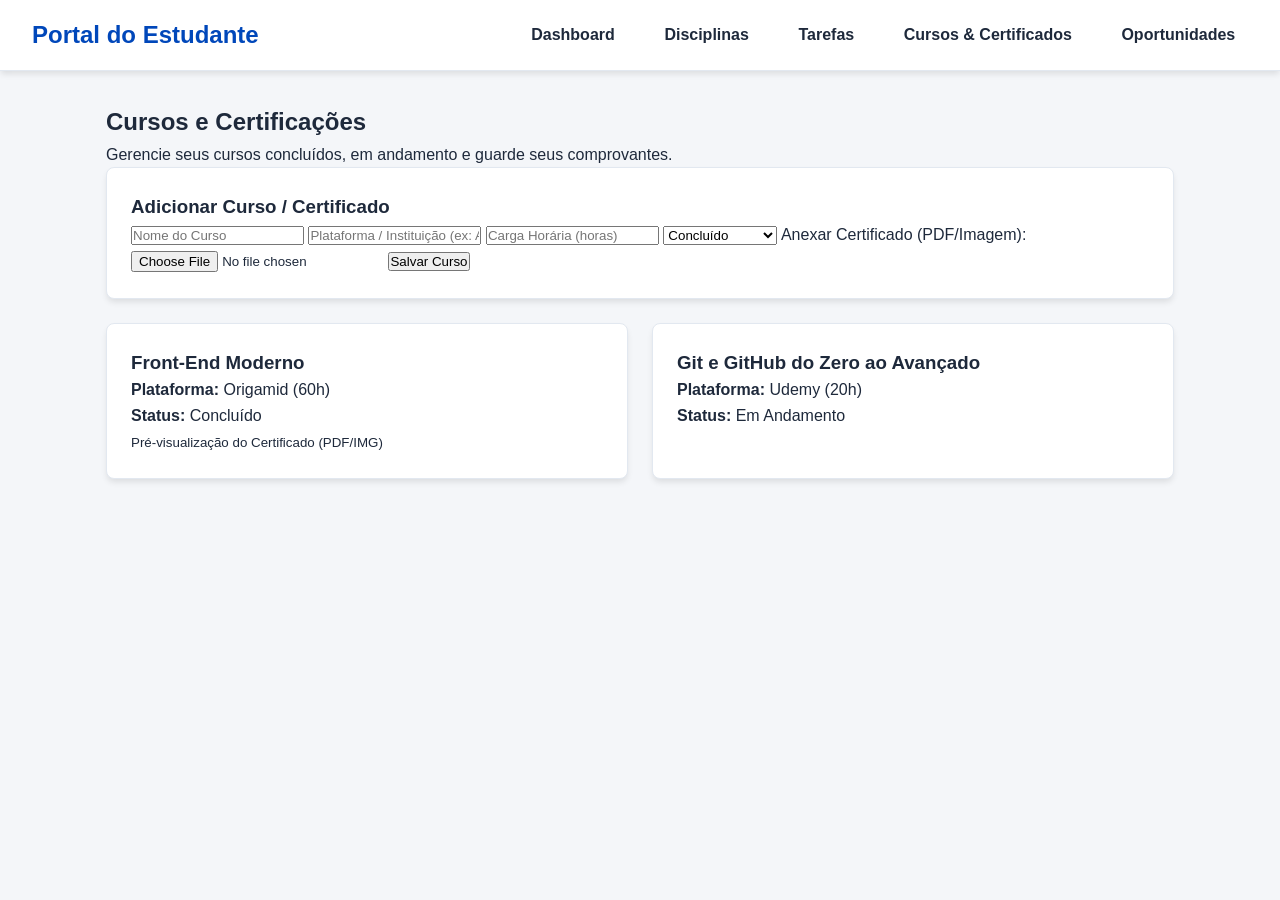
==== cursos.html @ 3a9dfd55 "feat: incrementação de oportunidades e cursos" ====
<!DOCTYPE html>
<html lang="pt-BR">
<head>
    <meta charset="UTF-8">
    <meta name="viewport" content="width=device-width, initial-scale=1.0">
    <title>Portal do Estudante - Cursos & Certificados</title>
    <link rel="stylesheet" href="css/style.css">
</head>
<body>

<header>
    <h1>Portal do Estudante</h1>
    <nav>
        <ul>
            <li><a href="index.html">Dashboard</a></li>
            <li><a href="disciplinas.html">Disciplinas</a></li>
            <li><a href="tarefas.html">Tarefas</a></li>
            <li><a href="cursos.html">Cursos & Certificados</a></li>
            <li><a href="oportunidades.html">Oportunidades</a></li>
        </ul>
    </nav>
</header>

<main>
    <section>
        <h2>Cursos e Certificações</h2>
        <p>Gerencie seus cursos concluídos, em andamento e guarde seus comprovantes.</p>
    </section>

    <!-- Formulário de Cadastro de Novo Curso -->
    <section class="card">
        <h3>Adicionar Curso / Certificado</h3>
        <form id="form-curso">
            <input type="text" placeholder="Nome do Curso" required>
            <input type="text" placeholder="Plataforma / Instituição (ex: Alura, Udemy)" required>
            <input type="number" placeholder="Carga Horária (horas)" required>

            <select id="status-curso">
                <option value="concluido">Concluído</option>
                <option value="em-andamento">Em Andamento</option>
                <option value="pretendido">Pretendo Fazer</option>
            </select>

            <label for="upload-certificado">Anexar Certificado (PDF/Imagem):</label>
            <input type="file" id="upload-certificado" accept="image/*,.pdf">

            <button type="submit">Salvar Curso</button>
        </form>
    </section>

    <!-- Grade de Certificados Concluídos -->
    <section class="dashboard-resumo">
        <article class="card">
            <h3>Front-End Moderno</h3>
            <p><strong>Plataforma:</strong> Origamid (60h)</p>
            <p><strong>Status:</strong> Concluído</p>
            <div class="miniantiura-certificado">
                <small>Pré-visualização do Certificado (PDF/IMG)</small>
            </div>
        </article>

        <article class="card">
            <h3>Git e GitHub do Zero ao Avançado</h3>
            <p><strong>Plataforma:</strong> Udemy (20h)</p>
            <p><strong>Status:</strong> Em Andamento</p>
        </article>
    </section>
</main>

<script src="js/script.js"></script>
</body>
</html>
---- css/style.css ----
/* ==========================================================================
   1. VARIÁVEIS DE TEMA (Design Tokens)
   ========================================================================== */
:root {
    /* Tema Padrão (FICR) */
    --primary-color: #0047ba;
    --primary-hover: #003388;
    --bg-color: #f4f6f9;
    --card-bg: #ffffff;
    --text-color: #1e293b;
    --text-muted: #64748b;
    --border-color: #e2e8f0;
    --shadow: 0 4px 6px -1px rgba(0, 0, 0, 0.1);
}

/* Tema Secundário (Porto Digital) */
[data-theme="porto-digital"] {
    --primary-color: #e6007e;
    --primary-hover: #b30062;
    --bg-color: #121214;
    --card-bg: #202024;
    --text-color: #e1e1e6;
    --text-muted: #a8a8b3;
    --border-color: #323238;
    --shadow: 0 4px 12px rgba(0, 0, 0, 0.5);
}

/* ==========================================================================
   2. RESET E ESTILOS GLOBAIS
   ========================================================================== */
* {
    margin: 0;
    padding: 0;
    box-sizing: border-box;
}

body {
    font-family: 'Segoe UI', Tahoma, Geneva, Verdana, sans-serif;
    background-color: var(--bg-color);
    color: var(--text-color);
    line-height: 1.6;
    transition: background-color 0.3s ease, color 0.3s ease;
}

main {
    max-width: 1100px;
    margin: 2rem auto;
    padding: 0 1rem;
}

/* ==========================================================================
   3. CABEÇALHO E NAVEGAÇÃO
   ========================================================================== */
header {
    background-color: var(--card-bg);
    border-bottom: 1px solid var(--border-color);
    padding: 1rem 2rem;
    display: flex;
    justify-content: space-between;
    align-items: center;
    box-shadow: var(--shadow);
}

header h1 {
    font-size: 1.5rem;
    color: var(--primary-color);
}

nav ul {
    display: flex;
    list-style: none;
    gap: 1.5rem;
}

nav a {
    text-decoration: none;
    color: var(--text-color);
    font-weight: 600;
    padding: 0.5rem 0.8rem;
    border-radius: 6px;
    transition: background-color 0.2s, color 0.2s;
}

nav a:hover {
    background-color: var(--primary-color);
    color: #ffffff;
}

/* ==========================================================================
   4. ESTRUTURA DOS CARDS E TABELAS
   ========================================================================== */
.dashboard-resumo {
    display: grid;
    grid-template-columns: repeat(auto-fit, minmax(300px, 1fr));
    gap: 1.5rem;
    margin-top: 1.5rem;
}

.card {
    background-color: var(--card-bg);
    border: 1px solid var(--border-color);
    border-radius: 8px;
    padding: 1.5rem;
    box-shadow: var(--shadow);
}

.valor-destaque {
    font-size: 2.5rem;
    font-weight: bold;
    color: var(--primary-color);
    margin: 0.5rem 0;
}

table {
    width: 100%;
    border-collapse: collapse;
    background-color: var(--card-bg);
    margin-top: 1.5rem;
    border-radius: 8px;
    overflow: hidden;
    box-shadow: var(--shadow);
}

th, td {
    padding: 0.75rem 1rem;
    text-align: left;
    border-bottom: 1px solid var(--border-color);
}

th {
    background-color: var(--primary-color);
    color: #ffffff;
    font-weight: 600;
}

tr:hover {
    background-color: rgba(0, 0, 0, 0.02);
}
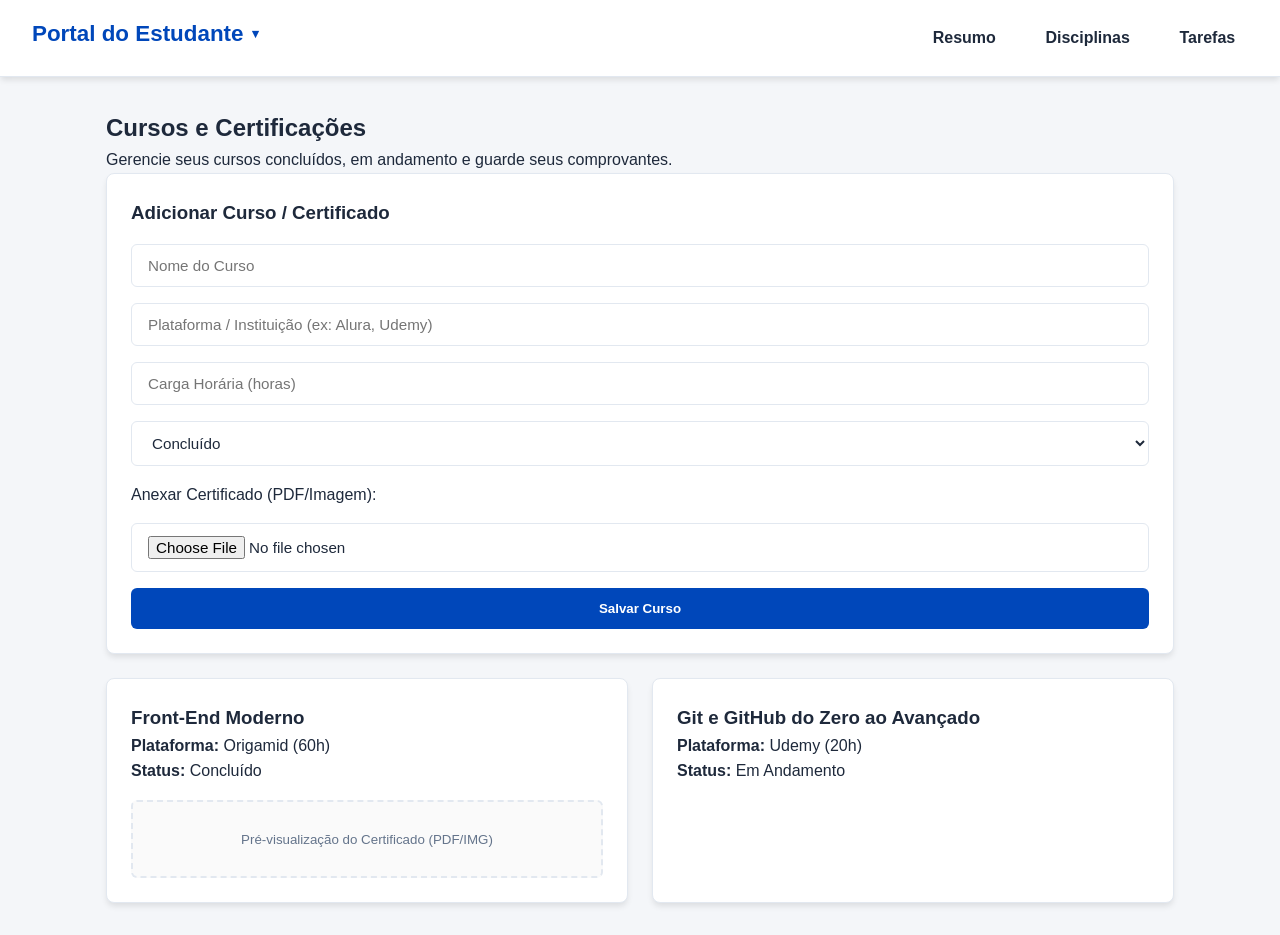
==== commit 7ad10786: "fix: padroniza cabecalho pop-up e cria temas unicos para todos os modulos" ====
--- a/cursos.html
+++ b/cursos.html
@@ -9,14 +9,34 @@
 <body>
 
 <header>
-    <h1>Portal do Estudante</h1>
+    <div class="brand-container">
+        <h1 class="brand-title">Portal do Estudante <span class="arrow">▾</span></h1>
+
+        <div class="brand-dropdown">
+            <a href="index.html" class="dropdown-item" data-set-theme="ficr">
+                <strong>Portal do Estudante (FICR)</strong>
+                <small>Resumo, Disciplinas e Tarefas</small>
+            </a>
+            <a href="index.html" class="dropdown-item" data-set-theme="porto-digital">
+                <strong>Embarque Digital / Porto Digital</strong>
+                <small>Projetos e Modos de Trabalho</small>
+            </a>
+            <a href="cursos.html" class="dropdown-item" data-set-theme="cursos">
+                <strong>Cursos & Certificados</strong>
+                <small>Gestão de Aprendizado Extra</small>
+            </a>
+            <a href="oportunidades.html" class="dropdown-item" data-set-theme="oportunidades">
+                <strong>Oportunidades</strong>
+                <small>Mapeamento de Vagas e Estágios</small>
+            </a>
+        </div>
+    </div>
+
     <nav>
         <ul>
-            <li><a href="index.html">Dashboard</a></li>
+            <li><a href="index.html">Resumo</a></li>
             <li><a href="disciplinas.html">Disciplinas</a></li>
             <li><a href="tarefas.html">Tarefas</a></li>
-            <li><a href="cursos.html">Cursos & Certificados</a></li>
-            <li><a href="oportunidades.html">Oportunidades</a></li>
         </ul>
     </nav>
 </header>
--- a/css/style.css
+++ b/css/style.css
@@ -135,4 +135,210 @@
 
 tr:hover {
     background-color: rgba(0, 0, 0, 0.02);
+}
+/* ==========================================================================
+   5. FORMULÁRIOS E CONTROLES DE ENTRADA
+   ========================================================================== */
+form {
+    display: flex;
+    flex-direction: column;
+    gap: 1rem;
+    margin-top: 1rem;
+}
+
+.filtro-container {
+    display: flex;
+    align-items: center;
+    gap: 0.75rem;
+    margin-bottom: 1rem;
+}
+
+input[type="text"],
+input[type="number"],
+input[type="url"],
+input[type="file"],
+select {
+    width: 100%;
+    padding: 0.75rem 1rem;
+    border: 1px solid var(--border-color);
+    border-radius: 6px;
+    font-size: 0.95rem;
+    background-color: var(--card-bg);
+    color: var(--text-color);
+    outline: none;
+    transition: border-color 0.2s ease;
+}
+
+input:focus,
+select:focus {
+    border-color: var(--primary-color);
+}
+
+button[type="submit"],
+.btn-primary {
+    background-color: var(--primary-color);
+    color: #ffffff;
+    font-weight: 600;
+    padding: 0.8rem 1.2rem;
+    border: none;
+    border-radius: 6px;
+    cursor: pointer;
+    transition: background-color 0.2s ease, transform 0.1s ease;
+}
+
+button[type="submit"]:hover,
+.btn-primary:hover {
+    background-color: var(--primary-hover);
+}
+
+button[type="submit"]:active {
+    transform: scale(0.98);
+}
+
+/* ==========================================================================
+   6. BADGES DE STATUS E PREVIEW DE CERTIFICADOS
+   ========================================================================== */
+.badge {
+    display: inline-block;
+    padding: 0.25rem 0.75rem;
+    border-radius: 20px;
+    font-size: 0.85rem;
+    font-weight: 600;
+}
+
+.badge-pendente {
+    background-color: #fef3c7;
+    color: #92400e;
+}
+
+.badge-andamento {
+    background-color: #dbeafe;
+    color: #1e40af;
+}
+
+.badge-concluido {
+    background-color: #dcfce7;
+    color: #166534;
+}
+
+.miniantiura-certificado {
+    margin-top: 1rem;
+    padding: 1.5rem;
+    border: 2px dashed var(--border-color);
+    border-radius: 6px;
+    text-align: center;
+    background-color: rgba(0, 0, 0, 0.02);
+    color: var(--text-muted);
+}
+/* ==========================================================================
+   7. NAVEGAÇÃO MULTI-SISTEMA (BRAND DROPDOWN "BOLHA")
+   ========================================================================== */
+.brand-container {
+    position: relative;
+    display: inline-block;
+    cursor: pointer;
+    padding-bottom: 0.5rem;
+}
+
+.brand-title {
+    font-size: 1.4rem;
+    font-weight: 700;
+    color: var(--primary-color);
+    display: flex;
+    align-items: center;
+    gap: 0.5rem;
+    user-select: none;
+}
+
+.brand-title .arrow {
+    font-size: 0.8rem;
+    transition: transform 0.3s ease;
+}
+
+.brand-container:hover .arrow {
+    transform: rotate(180deg);
+}
+
+/* Pop-up em formato de bolha flutuante */
+.brand-dropdown {
+    display: none;
+    position: absolute;
+    top: 100%;
+    left: 0;
+    width: 280px;
+    background-color: var(--card-bg);
+    border: 1px solid var(--border-color);
+    border-radius: 12px;
+    box-shadow: 0 10px 30px rgba(0, 0, 0, 0.15);
+    padding: 0.6rem;
+    z-index: 1000;
+    animation: popupFade 0.2s ease-in-out;
+}
+
+.brand-container:hover .brand-dropdown {
+    display: block;
+}
+
+.dropdown-item {
+    display: flex;
+    flex-direction: column;
+    padding: 0.75rem 1rem;
+    text-decoration: none;
+    color: var(--text-color);
+    border-radius: 8px;
+    transition: background-color 0.2s ease, color 0.2s ease;
+}
+
+.dropdown-item:hover {
+    background-color: rgba(0, 0, 0, 0.05);
+    color: var(--primary-color);
+}
+
+.dropdown-item.active {
+    background-color: var(--primary-color);
+    color: #ffffff;
+}
+
+.dropdown-item.active small {
+    color: rgba(255, 255, 255, 0.8);
+}
+
+.dropdown-item small {
+    font-size: 0.75rem;
+    color: var(--text-muted);
+    margin-top: 2px;
+}
+
+@keyframes popupFade {
+    from {
+        opacity: 0;
+        transform: translateY(-8px);
+    }
+    to {
+        opacity: 1;
+        transform: translateY(0);
+    }
+}
+/* Tema Cursos & Certificados */
+[data-theme="cursos"] {
+    --primary-color: #0d9488;
+    --primary-hover: #0f766e;
+    --bg-color: #f0fdf4;
+    --card-bg: #ffffff;
+    --text-color: #0f172a;
+    --text-muted: #475569;
+    --border-color: #cbd5e1;
+    --shadow: 0 4px 6px -1px rgba(0, 0, 0, 0.1);
+}
+
+/* Tema Oportunidades */
+[data-theme="oportunidades"] {
+    --primary-color: #d97706;
+    --primary-hover: #b45309;
+    --bg-color: #fffbe0;
+    --card-bg: #ffffff;
+    --text-color: #1c1917;
+    --text-muted: #57534e;
+    --border-color: #e7e5e4;
+    --shadow: 0 4px 6px -1px rgba(0, 0, 0, 0.1);
 }
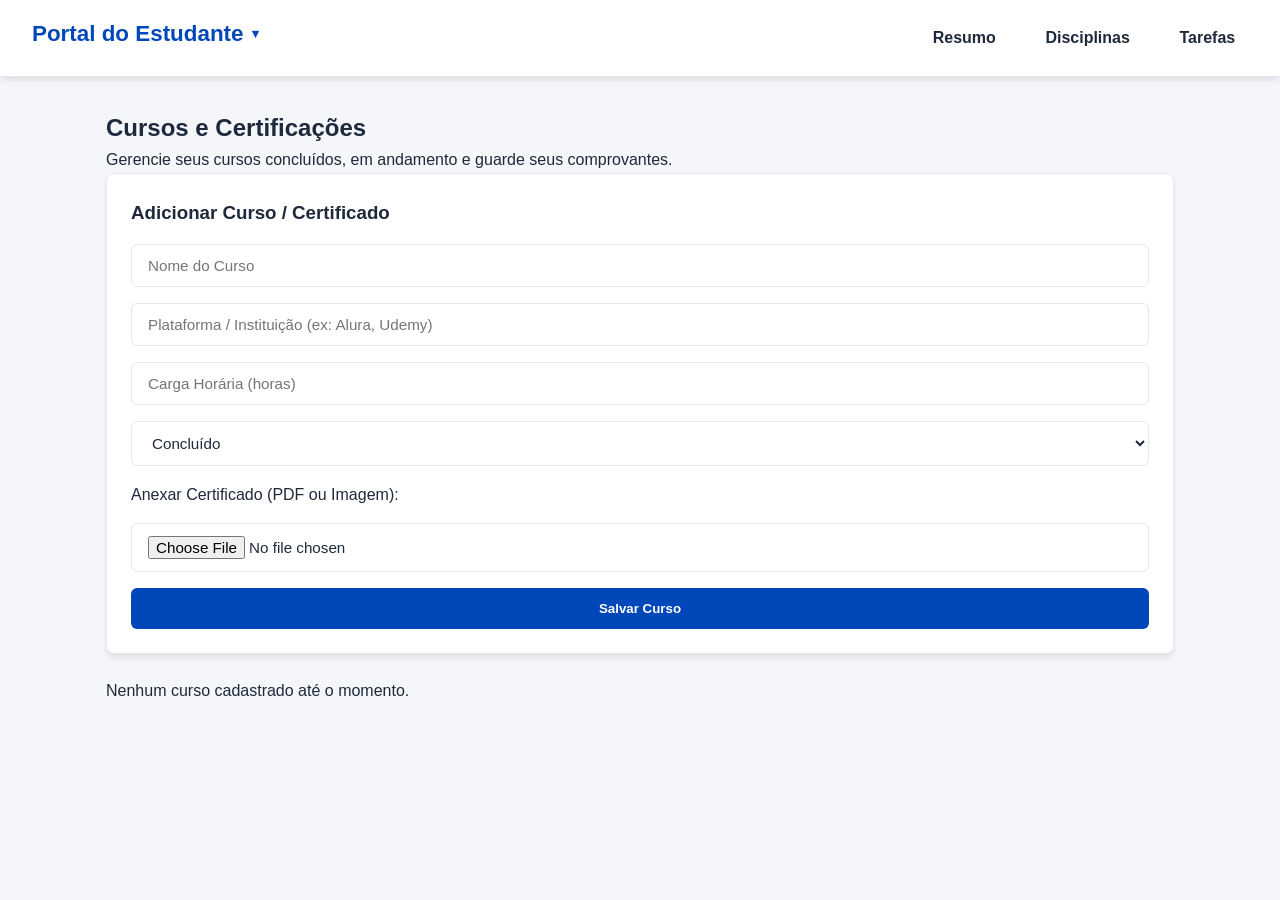
==== commit 9ae69720: "feat: adiciona cadastro dinamico de cursos e upload de certificados com localStorage" ====
--- a/cursos.html
+++ b/cursos.html
@@ -10,15 +10,19 @@
 
 <header>
     <div class="brand-container">
-        <h1 class="brand-title">Portal do Estudante <span class="arrow">▾</span></h1>
+        <!-- O JS atualizará o texto do título dinamicamente -->
+        <h1 class="brand-title">
+            <span id="nome-modulo-ativo">Portal do Estudante</span>
+            <span class="arrow">▾</span>
+        </h1>
 
         <div class="brand-dropdown">
             <a href="index.html" class="dropdown-item" data-set-theme="ficr">
-                <strong>Portal do Estudante (FICR)</strong>
+                <strong>Portal do Estudante</strong>
                 <small>Resumo, Disciplinas e Tarefas</small>
             </a>
             <a href="index.html" class="dropdown-item" data-set-theme="porto-digital">
-                <strong>Embarque Digital / Porto Digital</strong>
+                <strong>Embarque Digital</strong>
                 <small>Projetos e Modos de Trabalho</small>
             </a>
             <a href="cursos.html" class="dropdown-item" data-set-theme="cursos">
@@ -32,58 +36,43 @@
         </div>
     </div>
 
+    <!-- O JS atualizará os links deste menu dinamicamente -->
     <nav>
-        <ul>
-            <li><a href="index.html">Resumo</a></li>
-            <li><a href="disciplinas.html">Disciplinas</a></li>
-            <li><a href="tarefas.html">Tarefas</a></li>
+        <ul id="menu-navegacao-dinamico">
+            <!-- Gerado via JavaScript -->
         </ul>
     </nav>
 </header>
-
 <main>
     <section>
         <h2>Cursos e Certificações</h2>
         <p>Gerencie seus cursos concluídos, em andamento e guarde seus comprovantes.</p>
     </section>
 
-    <!-- Formulário de Cadastro de Novo Curso -->
+    <!-- Formulário de Cadastro -->
     <section class="card">
         <h3>Adicionar Curso / Certificado</h3>
         <form id="form-curso">
-            <input type="text" placeholder="Nome do Curso" required>
-            <input type="text" placeholder="Plataforma / Instituição (ex: Alura, Udemy)" required>
-            <input type="number" placeholder="Carga Horária (horas)" required>
+            <input type="text" id="nome-curso" placeholder="Nome do Curso" required>
+            <input type="text" id="plataforma-curso" placeholder="Plataforma / Instituição (ex: Alura, Udemy)" required>
+            <input type="number" id="carga-horaria" placeholder="Carga Horária (horas)" required>
 
             <select id="status-curso">
-                <option value="concluido">Concluído</option>
-                <option value="em-andamento">Em Andamento</option>
-                <option value="pretendido">Pretendo Fazer</option>
+                <option value="Concluído">Concluído</option>
+                <option value="Em Andamento">Em Andamento</option>
+                <option value="Pretendo Fazer">Pretendo Fazer</option>
             </select>
 
-            <label for="upload-certificado">Anexar Certificado (PDF/Imagem):</label>
+            <label for="upload-certificado">Anexar Certificado (PDF ou Imagem):</label>
             <input type="file" id="upload-certificado" accept="image/*,.pdf">
 
             <button type="submit">Salvar Curso</button>
         </form>
     </section>
 
-    <!-- Grade de Certificados Concluídos -->
-    <section class="dashboard-resumo">
-        <article class="card">
-            <h3>Front-End Moderno</h3>
-            <p><strong>Plataforma:</strong> Origamid (60h)</p>
-            <p><strong>Status:</strong> Concluído</p>
-            <div class="miniantiura-certificado">
-                <small>Pré-visualização do Certificado (PDF/IMG)</small>
-            </div>
-        </article>
-
-        <article class="card">
-            <h3>Git e GitHub do Zero ao Avançado</h3>
-            <p><strong>Plataforma:</strong> Udemy (20h)</p>
-            <p><strong>Status:</strong> Em Andamento</p>
-        </article>
+    <!-- Container Dinâmico de Cursos -->
+    <section class="dashboard-resumo" id="container-cursos">
+        <!-- Renderizado dinamicamente via JS -->
     </section>
 </main>
 
